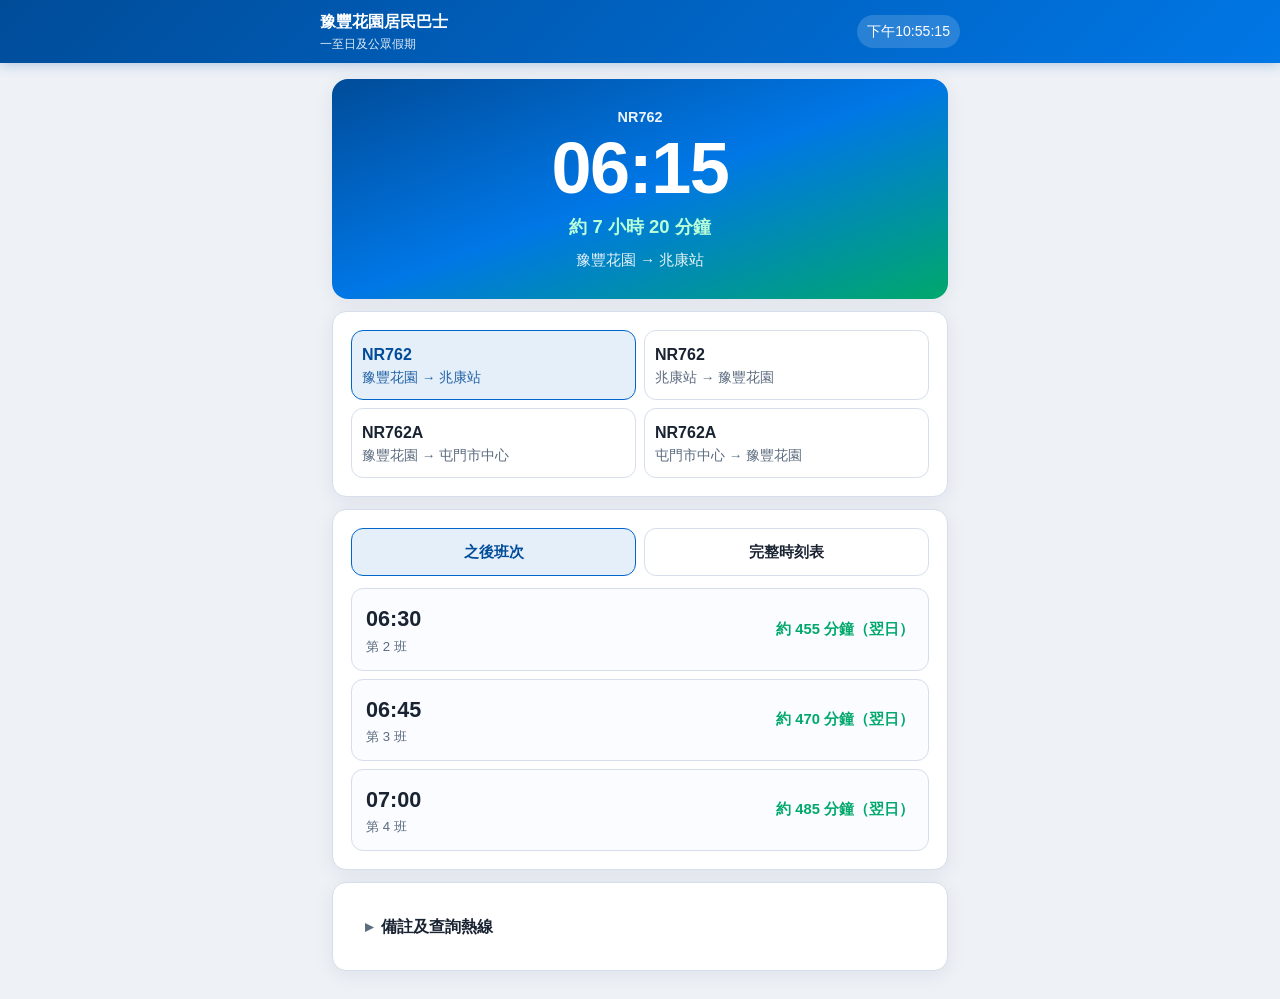
==== google-apps-script/Index.html @ 4b848847 "Add Yu Fung Garden NR762 bus timetable web app Mobile-friendly schedule lookup for NR762 and NR762A " ====
<!DOCTYPE html>
<html lang="zh-HK">
<head>
  <meta charset="UTF-8">
  <meta name="viewport" content="width=device-width, initial-scale=1.0, viewport-fit=cover">
  <meta name="theme-color" content="#004c99">
  <title>豫豐花園巴士 | NR762</title>
  <style>
:root {
  --bg: #eef2f7;
  --surface: #ffffff;
  --text: #1a2332;
  --muted: #5c6b7f;
  --primary: #0066cc;
  --primary-dark: #004c99;
  --accent: #00a86b;
  --border: #d5deea;
  --shadow: 0 4px 20px rgba(26, 35, 50, 0.07);
  --radius: 14px;
  --touch: 48px;
  --safe-top: env(safe-area-inset-top, 0px);
  --safe-bottom: env(safe-area-inset-bottom, 0px);
  --safe-left: env(safe-area-inset-left, 0px);
  --safe-right: env(safe-area-inset-right, 0px);
}

* {
  box-sizing: border-box;
  -webkit-tap-highlight-color: transparent;
}

html {
  -webkit-text-size-adjust: 100%;
}

body {
  margin: 0;
  font-family: "PingFang HK", "Microsoft JhengHei", "Segoe UI", sans-serif;
  background: var(--bg);
  color: var(--text);
  line-height: 1.45;
  padding-bottom: calc(16px + var(--safe-bottom));
}

a {
  color: var(--primary);
  text-decoration: none;
}

.top-bar {
  position: sticky;
  top: 0;
  z-index: 20;
  background: linear-gradient(135deg, #004c99, #0077e6);
  color: #fff;
  padding: calc(10px + var(--safe-top)) calc(12px + var(--safe-right)) 10px calc(12px + var(--safe-left));
  box-shadow: 0 2px 12px rgba(0, 76, 153, 0.25);
}

.top-bar-inner {
  display: flex;
  justify-content: space-between;
  align-items: center;
  gap: 12px;
  max-width: 640px;
  margin: 0 auto;
}

.top-bar-label {
  margin: 0;
  font-size: 1rem;
  font-weight: 700;
}

.top-bar-sub {
  margin: 2px 0 0;
  font-size: 0.78rem;
  opacity: 0.88;
}

.live-clock {
  font-size: 0.88rem;
  font-variant-numeric: tabular-nums;
  background: rgba(255, 255, 255, 0.16);
  padding: 6px 10px;
  border-radius: 999px;
  white-space: nowrap;
  flex-shrink: 0;
}

.page {
  max-width: 640px;
  margin: 0 auto;
  padding: 12px calc(12px + var(--safe-right)) 0 calc(12px + var(--safe-left));
}

.next-hero {
  background: linear-gradient(160deg, #004c99 0%, #0077e6 50%, #00a86b 100%);
  color: #fff;
  border-radius: calc(var(--radius) + 2px);
  padding: 20px 18px 22px;
  margin-bottom: 12px;
  box-shadow: var(--shadow);
  text-align: center;
}

.next-hero-route {
  margin: 0 0 4px;
  font-size: 0.9rem;
  opacity: 0.92;
  font-weight: 600;
}

.next-hero-time {
  margin: 0;
  font-size: clamp(3.2rem, 18vw, 4.5rem);
  font-weight: 800;
  line-height: 1;
  font-variant-numeric: tabular-nums;
  letter-spacing: -0.02em;
}

.next-hero-wait {
  margin: 10px 0 0;
  font-size: 1.15rem;
  font-weight: 700;
  color: #b8ffd9;
}

.next-hero-direction {
  margin: 8px 0 0;
  font-size: 0.95rem;
  opacity: 0.9;
}

.panel {
  background: var(--surface);
  border: 1px solid var(--border);
  border-radius: var(--radius);
  padding: 14px;
  box-shadow: var(--shadow);
  margin-bottom: 12px;
}

.route-options {
  display: grid;
  grid-template-columns: 1fr 1fr;
  gap: 8px;
}

.route-option,
.view-tab {
  border: 1.5px solid var(--border);
  background: #fff;
  color: var(--text);
  border-radius: 12px;
  min-height: var(--touch);
  padding: 12px 10px;
  cursor: pointer;
  transition: border-color 0.15s, background 0.15s;
  font: inherit;
  touch-action: manipulation;
  user-select: none;
}

.route-option {
  text-align: center;
  display: flex;
  flex-direction: column;
  justify-content: center;
  gap: 4px;
}

.route-option strong {
  font-size: 1rem;
}

.route-option span {
  color: var(--muted);
  font-size: 0.78rem;
  line-height: 1.25;
}

.route-option.active,
.view-tab.active {
  border-color: var(--primary);
  background: rgba(0, 102, 204, 0.1);
  color: var(--primary-dark);
}

.route-option.active span {
  color: var(--primary-dark);
  opacity: 0.85;
}

.view-tabs {
  display: grid;
  grid-template-columns: 1fr 1fr;
  gap: 8px;
  margin-bottom: 12px;
}

.view-tab {
  font-weight: 700;
  font-size: 0.92rem;
}

.upcoming-list {
  display: flex;
  flex-direction: column;
  gap: 8px;
}

.upcoming-item {
  display: grid;
  grid-template-columns: 1fr auto;
  align-items: center;
  gap: 8px;
  padding: 14px 14px;
  border: 1px solid var(--border);
  border-radius: 12px;
  background: #fafcff;
}

.upcoming-item.highlight {
  display: none;
}

.upcoming-time {
  font-size: 1.35rem;
  font-weight: 700;
  font-variant-numeric: tabular-nums;
}

.upcoming-meta {
  color: var(--muted);
  font-size: 0.82rem;
  margin-top: 2px;
}

.upcoming-wait {
  text-align: right;
  font-size: 0.92rem;
  font-weight: 700;
  color: var(--accent);
  white-space: nowrap;
}

.timetable-grid {
  display: grid;
  grid-template-columns: repeat(3, 1fr);
  gap: 6px;
}

.time-cell {
  text-align: center;
  padding: 12px 4px;
  border-radius: 10px;
  background: #f7faff;
  border: 1px solid var(--border);
  font-variant-numeric: tabular-nums;
  font-weight: 700;
  font-size: 0.95rem;
  min-height: 44px;
  display: flex;
  align-items: center;
  justify-content: center;
}

.time-cell.next {
  background: rgba(0, 168, 107, 0.18);
  border-color: var(--accent);
  color: #006644;
  box-shadow: 0 0 0 2px rgba(0, 168, 107, 0.2);
}

.time-cell.past {
  opacity: 0.38;
}

.time-cell.cancelled {
  opacity: 0.3;
  text-decoration: line-through;
  background: #f0f0f0;
}

#timetable-caption {
  margin: 0 0 10px;
  color: var(--muted);
  font-size: 0.82rem;
}

.remarks-details {
  padding: 0;
  overflow: hidden;
}

.remarks-details summary {
  padding: 14px;
  font-weight: 700;
  cursor: pointer;
  min-height: var(--touch);
  display: flex;
  align-items: center;
  list-style: none;
}

.remarks-details summary::-webkit-details-marker {
  display: none;
}

.remarks-details summary::before {
  content: "▸";
  margin-right: 8px;
  color: var(--muted);
}

.remarks-details[open] summary::before {
  content: "▾";
}

.remarks-list {
  margin: 0;
  padding: 0 14px 0 28px;
  color: var(--muted);
  font-size: 0.88rem;
}

.remarks-list li + li {
  margin-top: 8px;
}

.footer-note {
  margin: 12px 14px 14px;
  color: var(--muted);
  font-size: 0.82rem;
}

.empty {
  color: var(--muted);
  margin: 0;
  text-align: center;
  padding: 20px 0;
}

@media (min-width: 480px) {
  .route-option span {
    font-size: 0.85rem;
  }

  .timetable-grid {
    grid-template-columns: repeat(4, 1fr);
  }
}

@media (min-width: 640px) {
  .page {
    padding-top: 16px;
  }

  .next-hero {
    padding: 28px 24px;
  }

  .panel {
    padding: 18px;
  }

  .timetable-grid {
    grid-template-columns: repeat(5, 1fr);
  }
}

  </style>
</head>
<body>

  <header class="top-bar">
    <div class="top-bar-inner">
      <div>
        <p class="top-bar-label">豫豐花園居民巴士</p>
        <p class="top-bar-sub">一至日及公眾假期</p>
      </div>
      <time class="live-clock" id="live-clock" aria-live="polite"></time>
    </div>
  </header>
  <main class="page">
    <section class="next-hero" id="next-hero" aria-live="polite">
      <p class="next-hero-route" id="hero-route">—</p>
      <p class="next-hero-time" id="hero-time">--:--</p>
      <p class="next-hero-wait" id="hero-wait">—</p>
      <p class="next-hero-direction" id="hero-direction">—</p>
    </section>
    <section class="panel">
      <div class="route-options" id="route-options"></div>
    </section>
    <section class="panel results-panel">
      <div class="view-tabs" role="tablist">
        <button type="button" class="view-tab active" data-view="next" role="tab">之後班次</button>
        <button type="button" class="view-tab" data-view="full" role="tab">完整時刻表</button>
      </div>
      <div id="next-panel" role="tabpanel">
        <div class="upcoming-list" id="next-cards"></div>
      </div>
      <div id="full-panel" hidden role="tabpanel">
        <p id="timetable-caption"></p>
        <div class="timetable-grid" id="timetable-grid"></div>
      </div>
    </section>
    <details class="remarks-details panel">
      <summary>備註及查詢熱線</summary>
      <ul class="remarks-list" id="remarks-list"></ul>
      <p class="footer-note">查詢熱線 <a href="tel:35154088">3515 4088</a></p>
    </details>
  </main>

  <script>
/** 豫豐花園居民巴士 NR762 / NR762A 時刻表資料 */
const TIMETABLE = {
  meta: {
    estate: "豫豐花園",
    estateEn: "The Sherwood",
    scheduleNote: "星期一至日及公眾假期適用",
    hotline: "3515 4088",
    updatedFrom: "IMG_6187.HEIC",
  },
  routes: {
    NR762: {
      id: "NR762",
      name: "NR762",
      label: "豫豐花園 ↔ 港鐵兆康站",
      labelEn: "The Sherwood ↔ MTR Siu Hong Station",
      directions: {
        to_siu_hong: {
          label: "豫豐花園 → 兆康站",
          labelEn: "The Sherwood → Siu Hong Station",
          from: "豫豐花園",
          to: "兆康站",
          times: [
            "06:15", "06:30", "06:45", "07:00", "07:15", "07:30", "07:45", "08:00",
            "08:15", "08:30", "08:45", "09:00", "10:05", "10:20", "10:40", "11:00", "11:20",
            "11:40", "12:00", "14:05", "14:20", "14:40", "15:00", "15:20", "15:40",
            "16:00", "18:15", "18:30", "18:45", "19:00", "19:15", "19:30", "19:45",
            "21:15", "21:45", "22:00",
          ],
          cancelled: ["08:45"],
        },
        from_siu_hong: {
          label: "兆康站 → 豫豐花園",
          labelEn: "Siu Hong Station → The Sherwood",
          from: "兆康站",
          to: "豫豐花園",
          times: [
            "06:20", "06:35", "06:50", "07:05", "07:20", "07:35", "07:50", "08:05",
            "08:20", "08:35", "08:50", "09:05", "10:10", "10:25", "10:45", "11:05", "11:25",
            "11:45", "12:05", "14:10", "14:25", "14:45", "15:05", "15:25", "15:45",
            "16:05", "18:20", "18:35", "18:50", "19:05", "19:20", "19:35", "19:50",
            "21:20", "21:50", "22:05",
          ],
          cancelled: ["08:50"],
        },
      },
    },
    NR762A: {
      id: "NR762A",
      name: "NR762A",
      label: "豫豐花園 ↔ 屯門市中心",
      labelEn: "The Sherwood ↔ Tuen Mun Town Centre",
      directions: {
        to_tuen_mun: {
          label: "豫豐花園 → 屯門市中心",
          labelEn: "The Sherwood → Tuen Mun Town Centre",
          from: "豫豐花園",
          to: "屯門市中心",
          times: [
            "07:30", "08:00", "08:30", "09:00", "09:15", "09:30", "09:45", "10:00",
            "10:30", "11:00", "11:30", "12:00", "12:15", "12:30", "12:45", "13:00",
            "13:15", "13:30", "13:45", "14:00", "14:30", "15:00", "15:30", "16:00",
            "16:15", "16:30", "16:45", "17:00", "17:15", "17:30", "17:45", "18:00",
            "19:30", "20:00", "20:15", "20:30", "20:45", "21:00", "21:30", "22:00",
            "22:15", "22:30", "22:45", "23:00", "23:15",
          ],
          cancelled: [],
        },
        from_tuen_mun: {
          label: "屯門市中心 → 豫豐花園",
          labelEn: "Tuen Mun Town Centre → The Sherwood",
          from: "屯門市中心",
          to: "豫豐花園",
          times: [
            "07:40", "08:10", "08:40", "09:10", "09:25", "09:40", "09:55", "10:10",
            "10:40", "11:10", "11:40", "12:10", "12:25", "12:40", "12:55", "13:10",
            "13:25", "13:40", "13:55", "14:10", "14:40", "15:10", "15:40", "16:10",
            "16:25", "16:40", "16:55", "17:10", "17:25", "17:40", "17:55", "18:10",
            "19:40", "20:10", "20:25", "20:40", "20:55", "21:10", "21:40", "22:10",
            "22:25", "22:40", "22:55", "23:10", "23:30",
          ],
          cancelled: [],
        },
      },
    },
  },
  remarks: [
    "班次可能因交通情況而調整，恕不另行通知。",
    "為避免阻塞交通，巴士不會在屯門市中心及兆康站等候。",
    "乘客上車時須出示有效居民證，並以八達通繳付車費。",
    "八號或以上颱風信號或黑色暴雨警告生效時，服務於信號發出前一小時起有限度運作，其後暫停；信號取消後兩小時恢復正常服務（視乎路面情況而定）。",
    "查詢請致電 24 小時保安控制中心：3515 4088。",
  ],
};

const ROUTE_OPTIONS = [
  { id: "nr762-out", routeId: "NR762", directionKey: "to_siu_hong", route: "NR762", direction: "豫豐花園 → 兆康站" },
  { id: "nr762-in", routeId: "NR762", directionKey: "from_siu_hong", route: "NR762", direction: "兆康站 → 豫豐花園" },
  { id: "nr762a-out", routeId: "NR762A", directionKey: "to_tuen_mun", route: "NR762A", direction: "豫豐花園 → 屯門市中心" },
  { id: "nr762a-in", routeId: "NR762A", directionKey: "from_tuen_mun", route: "NR762A", direction: "屯門市中心 → 豫豐花園" },
];

const state = {
  optionId: "nr762-out",
  view: "next",
};

function getSelection() {
  return ROUTE_OPTIONS.find((o) => o.id === state.optionId) || ROUTE_OPTIONS[0];
}

function parseTime(timeStr) {
  const [h, m] = timeStr.split(":").map(Number);
  return h * 60 + m;
}

function getNowMinutes() {
  const now = new Date();
  return now.getHours() * 60 + now.getMinutes();
}

function getActiveTimes(routeId, directionKey) {
  const direction = TIMETABLE.routes[routeId].directions[directionKey];
  const cancelled = new Set(direction.cancelled || []);
  return direction.times.filter((t) => !cancelled.has(t));
}

function getNextBuses(routeId, directionKey, count = 4) {
  const times = getActiveTimes(routeId, directionKey);
  const now = getNowMinutes();
  const upcoming = times.filter((t) => parseTime(t) >= now);
  const result = upcoming.slice(0, count);

  if (result.length < count) {
    result.push(...times.slice(0, count - result.length));
  }

  return result.map((time) => {
    let diff = parseTime(time) - now;
    if (diff < 0) diff += 24 * 60;
    return { time, minutesAway: diff, isTomorrow: parseTime(time) < now };
  });
}

function formatWaitText(bus, index) {
  if (bus.minutesAway === 0) return "即將開出";
  if (bus.isTomorrow && index > 0) return `約 ${bus.minutesAway} 分鐘（翌日）`;
  if (bus.minutesAway < 60) return `約 ${bus.minutesAway} 分鐘`;
  const h = Math.floor(bus.minutesAway / 60);
  const m = bus.minutesAway % 60;
  return m ? `約 ${h} 小時 ${m} 分鐘` : `約 ${h} 小時`;
}

function renderRouteOptions() {
  const container = document.getElementById("route-options");
  container.innerHTML = "";

  ROUTE_OPTIONS.forEach((opt) => {
    const btn = document.createElement("button");
    btn.type = "button";
    btn.className = `route-option${state.optionId === opt.id ? " active" : ""}`;
    btn.innerHTML = `<strong>${opt.route}</strong><span>${opt.direction}</span>`;
    btn.addEventListener("click", () => {
      state.optionId = opt.id;
      render();
    });
    container.appendChild(btn);
  });
}

function renderNextHero(nextBuses, selection) {
  const next = nextBuses[0];
  document.getElementById("hero-route").textContent = selection.route;
  document.getElementById("hero-time").textContent = next ? next.time : "--:--";
  document.getElementById("hero-wait").textContent = next ? formatWaitText(next, 0) : "今日已無班次";
  document.getElementById("hero-direction").textContent = selection.direction;
}

function renderResults() {
  const selection = getSelection();
  const nextBuses = getNextBuses(selection.routeId, selection.directionKey, 4);

  renderNextHero(nextBuses, selection);

  const cards = document.getElementById("next-cards");
  cards.innerHTML = "";

  nextBuses.slice(1).forEach((bus, index) => {
    const item = document.createElement("article");
    item.className = "upcoming-item";
    item.innerHTML = `
      <div>
        <div class="upcoming-time">${bus.time}</div>
        <div class="upcoming-meta">第 ${index + 2} 班</div>
      </div>
      <div class="upcoming-wait">${formatWaitText(bus, index + 1)}</div>
    `;
    cards.appendChild(item);
  });

  if (nextBuses.length <= 1) {
    cards.innerHTML = `<p class="empty">${nextBuses.length === 0 ? "今日此方向已無班次" : "之後再無其他班次"}</p>`;
  }
}

function renderTimetable() {
  const selection = getSelection();
  const direction = TIMETABLE.routes[selection.routeId].directions[selection.directionKey];
  const cancelled = new Set(direction.cancelled || []);
  const now = getNowMinutes();
  const grid = document.getElementById("timetable-grid");
  grid.innerHTML = "";

  direction.times.forEach((time) => {
    const cell = document.createElement("div");
    const isCancelled = cancelled.has(time);
    const isPast = !isCancelled && parseTime(time) < now;
    const isNext =
      !isCancelled &&
      time === getNextBuses(selection.routeId, selection.directionKey, 1)[0]?.time;

    cell.className = [
      "time-cell",
      isCancelled ? "cancelled" : "",
      isPast ? "past" : "",
      isNext ? "next" : "",
    ]
      .filter(Boolean)
      .join(" ");
    cell.textContent = time;
    if (isCancelled) cell.title = "已取消";
    grid.appendChild(cell);
  });

  document.getElementById("timetable-caption").textContent =
    `${selection.route} · ${selection.direction}（共 ${getActiveTimes(selection.routeId, selection.directionKey).length} 班）`;
}

function renderRemarks() {
  document.getElementById("remarks-list").innerHTML =
    TIMETABLE.remarks.map((r) => `<li>${r}</li>`).join("");
}

function bindControls() {
  document.querySelectorAll("[data-view]").forEach((btn) => {
    btn.addEventListener("click", () => {
      state.view = btn.dataset.view;
      document.querySelectorAll("[data-view]").forEach((b) => b.classList.remove("active"));
      btn.classList.add("active");
      document.getElementById("next-panel").hidden = state.view !== "next";
      document.getElementById("full-panel").hidden = state.view !== "full";
    });
  });
}

function renderClock() {
  const el = document.getElementById("live-clock");
  const tick = () => {
    el.textContent = new Date().toLocaleString("zh-HK", {
      hour: "2-digit",
      minute: "2-digit",
      second: "2-digit",
    });
  };
  tick();
  setInterval(tick, 1000);
}

function render() {
  renderRouteOptions();
  renderResults();
  renderTimetable();
  renderRemarks();
}

document.addEventListener("DOMContentLoaded", () => {
  bindControls();
  renderClock();
  render();
  setInterval(() => {
    renderResults();
    renderTimetable();
  }, 30000);
});

  </script>
</body>
</html>
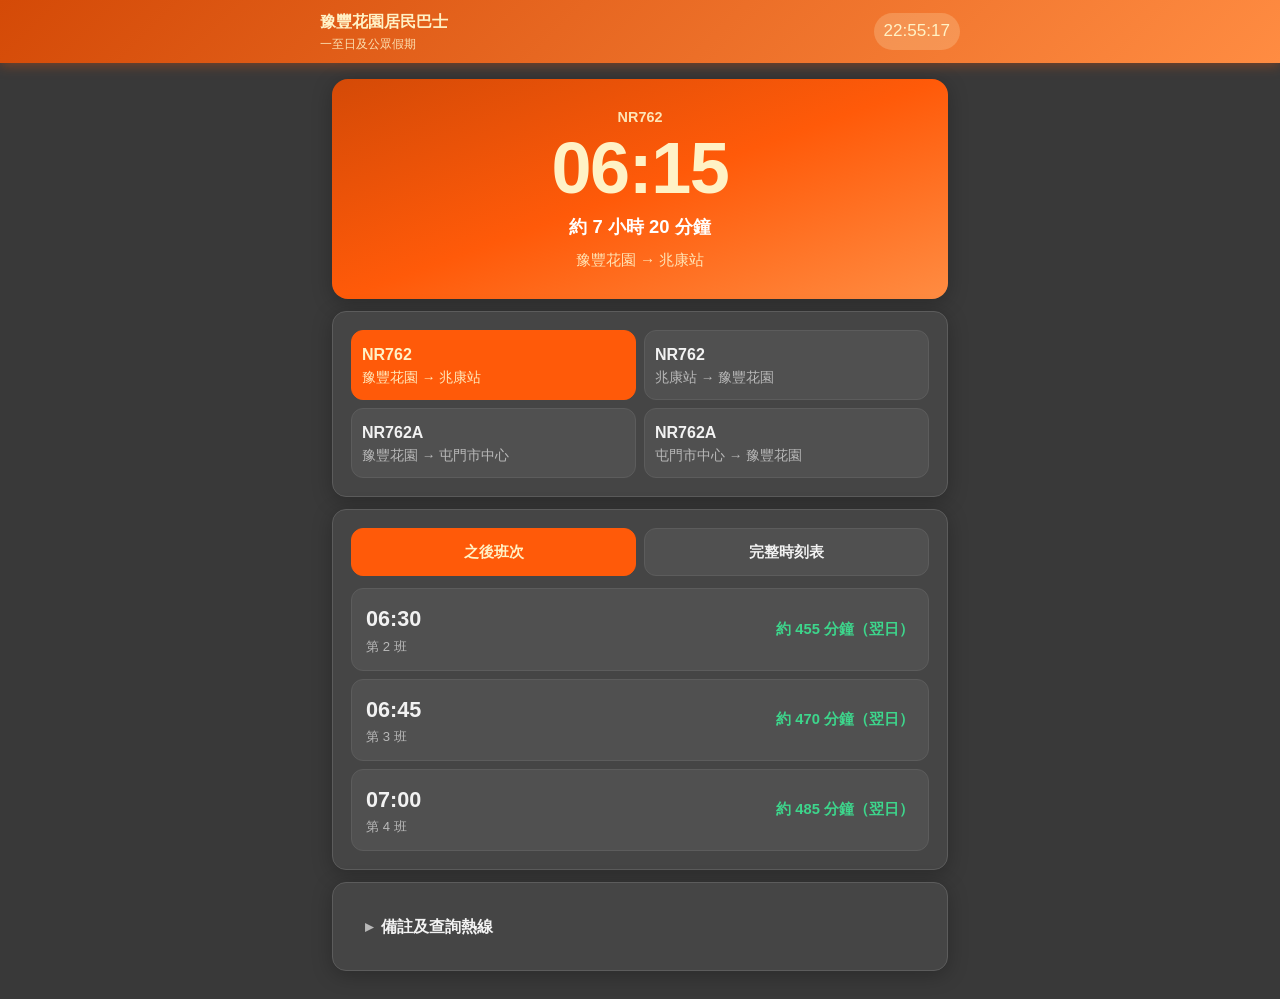
==== commit af53adc1: "Update dark theme, orange accents, and 24-hour clock Apply dark grey background, deep orange selecte" ====
--- a/google-apps-script/Index.html
+++ b/google-apps-script/Index.html
@@ -7,15 +7,21 @@
   <title>豫豐花園巴士 | NR762</title>
   <style>
 :root {
-  --bg: #eef2f7;
-  --surface: #ffffff;
-  --text: #1a2332;
-  --muted: #5c6b7f;
-  --primary: #0066cc;
-  --primary-dark: #004c99;
-  --accent: #00a86b;
-  --border: #d5deea;
-  --shadow: 0 4px 20px rgba(26, 35, 50, 0.07);
+  --bg: #393939;
+  --surface: #454545;
+  --surface-raised: #505050;
+  --text: #f2f2f2;
+  --muted: #b8b8b8;
+  --primary: #4da3ff;
+  --primary-dark: #7bb8ff;
+  --accent: #3dd68c;
+  --orange-dark: #d44a07;
+  --orange: #ff5a09;
+  --orange-light: #ff8c42;
+  --selected: var(--orange);
+  --selected-text: #fff2c6;
+  --border: #5c5c5c;
+  --shadow: 0 4px 20px rgba(0, 0, 0, 0.25);
   --radius: 14px;
   --touch: 48px;
   --safe-top: env(safe-area-inset-top, 0px);
@@ -51,10 +57,10 @@
   position: sticky;
   top: 0;
   z-index: 20;
-  background: linear-gradient(135deg, #004c99, #0077e6);
-  color: #fff;
+  background: linear-gradient(135deg, var(--orange-dark), var(--orange-light));
+  color: var(--selected-text);
   padding: calc(10px + var(--safe-top)) calc(12px + var(--safe-right)) 10px calc(12px + var(--safe-left));
-  box-shadow: 0 2px 12px rgba(0, 76, 153, 0.25);
+  box-shadow: 0 2px 12px rgba(255, 90, 9, 0.35);
 }
 
 .top-bar-inner {
@@ -79,9 +85,10 @@
 }
 
 .live-clock {
-  font-size: 0.88rem;
+  font-size: calc(0.88rem + 3px);
   font-variant-numeric: tabular-nums;
-  background: rgba(255, 255, 255, 0.16);
+  background: rgba(255, 242, 198, 0.22);
+  color: var(--selected-text);
   padding: 6px 10px;
   border-radius: 999px;
   white-space: nowrap;
@@ -95,8 +102,8 @@
 }
 
 .next-hero {
-  background: linear-gradient(160deg, #004c99 0%, #0077e6 50%, #00a86b 100%);
-  color: #fff;
+  background: linear-gradient(160deg, var(--orange-dark) 0%, var(--orange) 50%, var(--orange-light) 100%);
+  color: var(--selected-text);
   border-radius: calc(var(--radius) + 2px);
   padding: 20px 18px 22px;
   margin-bottom: 12px;
@@ -124,7 +131,7 @@
   margin: 10px 0 0;
   font-size: 1.15rem;
   font-weight: 700;
-  color: #b8ffd9;
+  color: #fff;
 }
 
 .next-hero-direction {
@@ -151,7 +158,7 @@
 .route-option,
 .view-tab {
   border: 1.5px solid var(--border);
-  background: #fff;
+  background: var(--surface-raised);
   color: var(--text);
   border-radius: 12px;
   min-height: var(--touch);
@@ -183,14 +190,14 @@
 
 .route-option.active,
 .view-tab.active {
-  border-color: var(--primary);
-  background: rgba(0, 102, 204, 0.1);
-  color: var(--primary-dark);
+  border-color: var(--selected);
+  background: var(--selected);
+  color: var(--selected-text);
 }
 
 .route-option.active span {
-  color: var(--primary-dark);
-  opacity: 0.85;
+  color: var(--selected-text);
+  opacity: 0.95;
 }
 
 .view-tabs {
@@ -219,7 +226,7 @@
   padding: 14px 14px;
   border: 1px solid var(--border);
   border-radius: 12px;
-  background: #fafcff;
+  background: var(--surface-raised);
 }
 
 .upcoming-item.highlight {
@@ -256,7 +263,7 @@
   text-align: center;
   padding: 12px 4px;
   border-radius: 10px;
-  background: #f7faff;
+  background: var(--surface-raised);
   border: 1px solid var(--border);
   font-variant-numeric: tabular-nums;
   font-weight: 700;
@@ -268,10 +275,10 @@
 }
 
 .time-cell.next {
-  background: rgba(0, 168, 107, 0.18);
+  background: rgba(61, 214, 140, 0.2);
   border-color: var(--accent);
-  color: #006644;
-  box-shadow: 0 0 0 2px rgba(0, 168, 107, 0.2);
+  color: var(--accent);
+  box-shadow: 0 0 0 2px rgba(61, 214, 140, 0.25);
 }
 
 .time-cell.past {
@@ -281,7 +288,7 @@
 .time-cell.cancelled {
   opacity: 0.3;
   text-decoration: line-through;
-  background: #f0f0f0;
+  background: #333333;
 }
 
 #timetable-caption {
@@ -676,6 +683,7 @@
       hour: "2-digit",
       minute: "2-digit",
       second: "2-digit",
+      hour12: false,
     });
   };
   tick();
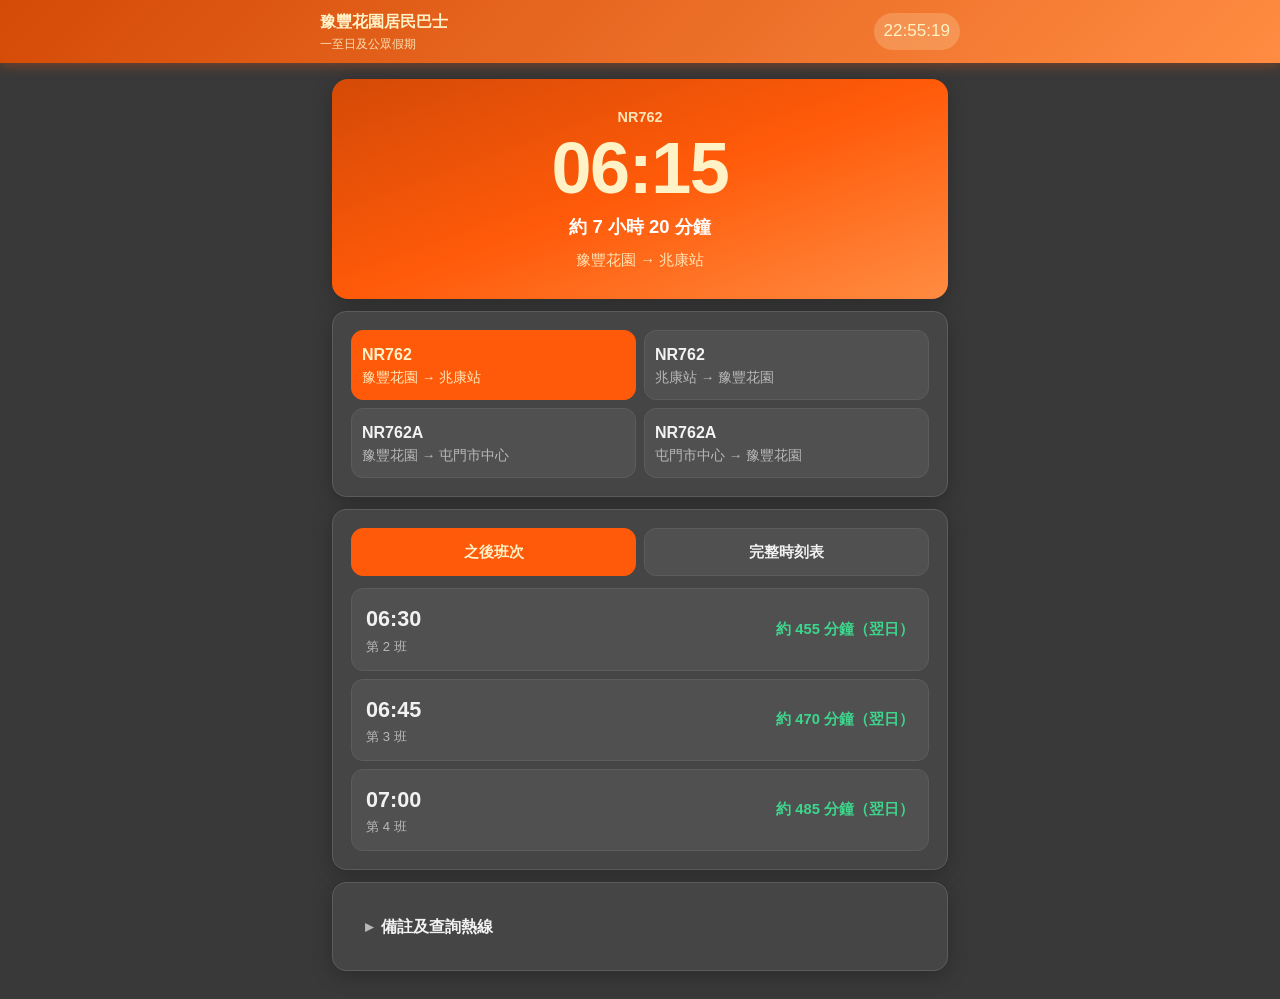
==== commit f87bbd5d: "Add an iOS home-screen PWA with offline timetables Safari can add the NR762 timetable to the iPhone " ====
--- a/google-apps-script/Index.html
+++ b/google-apps-script/Index.html
@@ -3,7 +3,7 @@
 <head>
   <meta charset="UTF-8">
   <meta name="viewport" content="width=device-width, initial-scale=1.0, viewport-fit=cover">
-  <meta name="theme-color" content="#004c99">
+  <meta name="theme-color" content="#ff5a09">
   <title>豫豐花園巴士 | NR762</title>
   <style>
 :root {
@@ -37,6 +37,7 @@
 
 html {
   -webkit-text-size-adjust: 100%;
+  background: var(--bg);
 }
 
 body {
@@ -358,6 +359,85 @@
   .timetable-grid {
     grid-template-columns: repeat(4, 1fr);
   }
+}
+
+.net-status {
+  margin: 0 0 12px;
+  padding: 8px 12px;
+  border-radius: 999px;
+  background: #3a332c;
+  color: var(--selected-text);
+  text-align: center;
+  font-size: 0.82rem;
+  font-weight: 700;
+}
+
+.install-hint {
+  position: fixed;
+  z-index: 40;
+  left: 50%;
+  bottom: calc(12px + var(--safe-bottom));
+  transform: translateX(-50%);
+  width: min(616px, calc(100% - 24px - var(--safe-left) - var(--safe-right)));
+  background: var(--surface);
+  color: var(--text);
+  border: 1px solid var(--orange);
+  border-radius: var(--radius);
+  box-shadow: var(--shadow);
+  padding: 14px 14px 12px;
+}
+
+.install-hint-title {
+  margin: 0;
+  font-weight: 800;
+  color: var(--orange-light);
+}
+
+.install-hint-text {
+  margin: 6px 0 0;
+  color: var(--text);
+  font-size: 0.9rem;
+}
+
+.share-chip {
+  display: inline-flex;
+  align-items: center;
+  justify-content: center;
+  width: 22px;
+  height: 22px;
+  margin: 0 4px;
+  vertical-align: -5px;
+  color: var(--selected-text);
+  background: var(--orange);
+  border-radius: 6px;
+}
+
+.install-hint-actions {
+  display: flex;
+  justify-content: flex-end;
+  margin-top: 12px;
+}
+
+.install-hint-action {
+  min-height: var(--touch);
+  min-width: 96px;
+  padding: 0 16px;
+  border: 0;
+  border-radius: 12px;
+  background: var(--orange);
+  color: var(--selected-text);
+  font: inherit;
+  font-weight: 800;
+  cursor: pointer;
+  touch-action: manipulation;
+}
+
+body.has-install-hint {
+  padding-bottom: calc(200px + var(--safe-bottom));
+}
+
+html.is-standalone body {
+  min-height: 100dvh;
 }
 
 @media (min-width: 640px) {
@@ -707,6 +787,177 @@
   }, 30000);
 });
 
+const INSTALL_DISMISS_KEY = "nr762-install-dismissed";
+
+function isIos() {
+  const ua = navigator.userAgent;
+  const classic = /iPad|iPhone|iPod/.test(ua);
+  const iPadOS = navigator.platform === "MacIntel" && navigator.maxTouchPoints > 1;
+  return classic || iPadOS;
+}
+
+function isStandalone() {
+  return window.navigator.standalone === true || window.matchMedia("(display-mode: standalone)").matches;
+}
+
+function isAppEntry() {
+  const path = location.pathname;
+  return path.endsWith("/") || path.endsWith("/index.html");
+}
+
+function readDismissed() {
+  try {
+    return localStorage.getItem(INSTALL_DISMISS_KEY) === "1";
+  } catch (error) {
+    return false;
+  }
+}
+
+function writeDismissed() {
+  try {
+    localStorage.setItem(INSTALL_DISMISS_KEY, "1");
+  } catch (error) {
+    /* Private mode can block storage; the hint can show again next visit. */
+  }
+}
+
+function shareChip() {
+  const chip = document.createElement("span");
+  chip.className = "share-chip";
+  chip.setAttribute("aria-hidden", "true");
+  chip.innerHTML =
+    '<svg viewBox="0 0 24 24" width="16" height="16" aria-hidden="true"><path fill="none" stroke="currentColor" stroke-width="2.2" stroke-linecap="round" stroke-linejoin="round" d="M12 16V4M8 8l4-4 4 4"/><path fill="none" stroke="currentColor" stroke-width="2.2" stroke-linecap="round" stroke-linejoin="round" d="M6 12v6a2 2 0 0 0 2 2h8a2 2 0 0 0 2-2v-6"/></svg>';
+  return chip;
+}
+
+function syncHintPadding() {
+  const aside = document.getElementById("install-hint");
+  if (!aside) {
+    document.body.style.paddingBottom = "";
+    return;
+  }
+  const covered = window.innerHeight - aside.getBoundingClientRect().top;
+  document.body.style.paddingBottom = `${Math.ceil(covered + 16)}px`;
+}
+
+function removeHint() {
+  document.getElementById("install-hint")?.remove();
+  document.body.classList.remove("has-install-hint");
+  document.body.style.paddingBottom = "";
+}
+
+function mountHint(title, textNode, actionLabel, onAction) {
+  if (document.getElementById("install-hint") || readDismissed() || isStandalone()) return;
+
+  const aside = document.createElement("aside");
+  aside.id = "install-hint";
+  aside.className = "install-hint";
+
+  const heading = document.createElement("p");
+  heading.className = "install-hint-title";
+  heading.textContent = title;
+
+  const actions = document.createElement("div");
+  actions.className = "install-hint-actions";
+  const action = document.createElement("button");
+  action.type = "button";
+  action.className = "install-hint-action";
+  action.textContent = actionLabel;
+  action.addEventListener("click", onAction);
+  actions.append(action);
+
+  aside.append(heading, textNode, actions);
+  document.body.append(aside);
+  document.body.classList.add("has-install-hint");
+  syncHintPadding();
+}
+
+function showIosHint() {
+  const text = document.createElement("p");
+  text.className = "install-hint-text";
+  text.append(
+    "在 Safari 點",
+    shareChip(),
+    "分享，再選「加入主畫面」。之後可以從主畫面開啟，離線都可以查班次。"
+  );
+  mountHint("加到主畫面", text, "知道了", () => {
+    writeDismissed();
+    removeHint();
+  });
+}
+
+function showAndroidHint(promptEvent) {
+  const text = document.createElement("p");
+  text.className = "install-hint-text";
+  text.textContent = "安裝到主畫面後，可以像 App 一樣開啟，離線都可以查班次。";
+  mountHint("安裝豫豐巴士", text, "安裝", async () => {
+    promptEvent.prompt();
+    const choice = await promptEvent.userChoice;
+    if (choice.outcome === "accepted") writeDismissed();
+    removeHint();
+  });
+}
+
+function setupInstallHint() {
+  if (!isAppEntry() || isStandalone() || readDismissed()) return;
+  window.addEventListener("resize", () => requestAnimationFrame(syncHintPadding));
+  if (isIos()) showIosHint();
+
+  window.addEventListener("beforeinstallprompt", (event) => {
+    if (isIos() || isStandalone() || readDismissed() || !isAppEntry()) return;
+    event.preventDefault();
+    showAndroidHint(event);
+  });
+  window.addEventListener("appinstalled", () => {
+    writeDismissed();
+    removeHint();
+  });
+}
+
+function setupNetworkStatus() {
+  const main = document.querySelector("main");
+  if (!main) return;
+  const status = document.createElement("p");
+  status.className = "net-status";
+  status.setAttribute("role", "status");
+  status.hidden = true;
+  main.prepend(status);
+
+  let documentFromCache = false;
+  const render = () => {
+    const offline = !navigator.onLine || documentFromCache;
+    status.hidden = !offline;
+    status.textContent = offline ? "離線模式，顯示上次儲存的班次" : "";
+  };
+  window.addEventListener("online", render);
+  window.addEventListener("offline", render);
+  if ("serviceWorker" in navigator) {
+    navigator.serviceWorker.addEventListener("message", (event) => {
+      if (!event.data || typeof event.data.fromCache !== "boolean") return;
+      documentFromCache = event.data.fromCache;
+      render();
+    });
+    navigator.serviceWorker.ready
+      .then((registration) => registration.active?.postMessage("net-status"))
+      .catch(() => {});
+  }
+  render();
+}
+
+function registerServiceWorker() {
+  if (!("serviceWorker" in navigator) || !isAppEntry()) return;
+  navigator.serviceWorker.register("sw.js", { scope: "./" }).catch(() => {
+    /* Registration fails on hosts without sw.js; the page still works online. */
+  });
+}
+
+document.addEventListener("DOMContentLoaded", () => {
+  if (isStandalone()) document.documentElement.classList.add("is-standalone");
+  setupNetworkStatus();
+  setupInstallHint();
+  registerServiceWorker();
+});
+
   </script>
 </body>
 </html>
